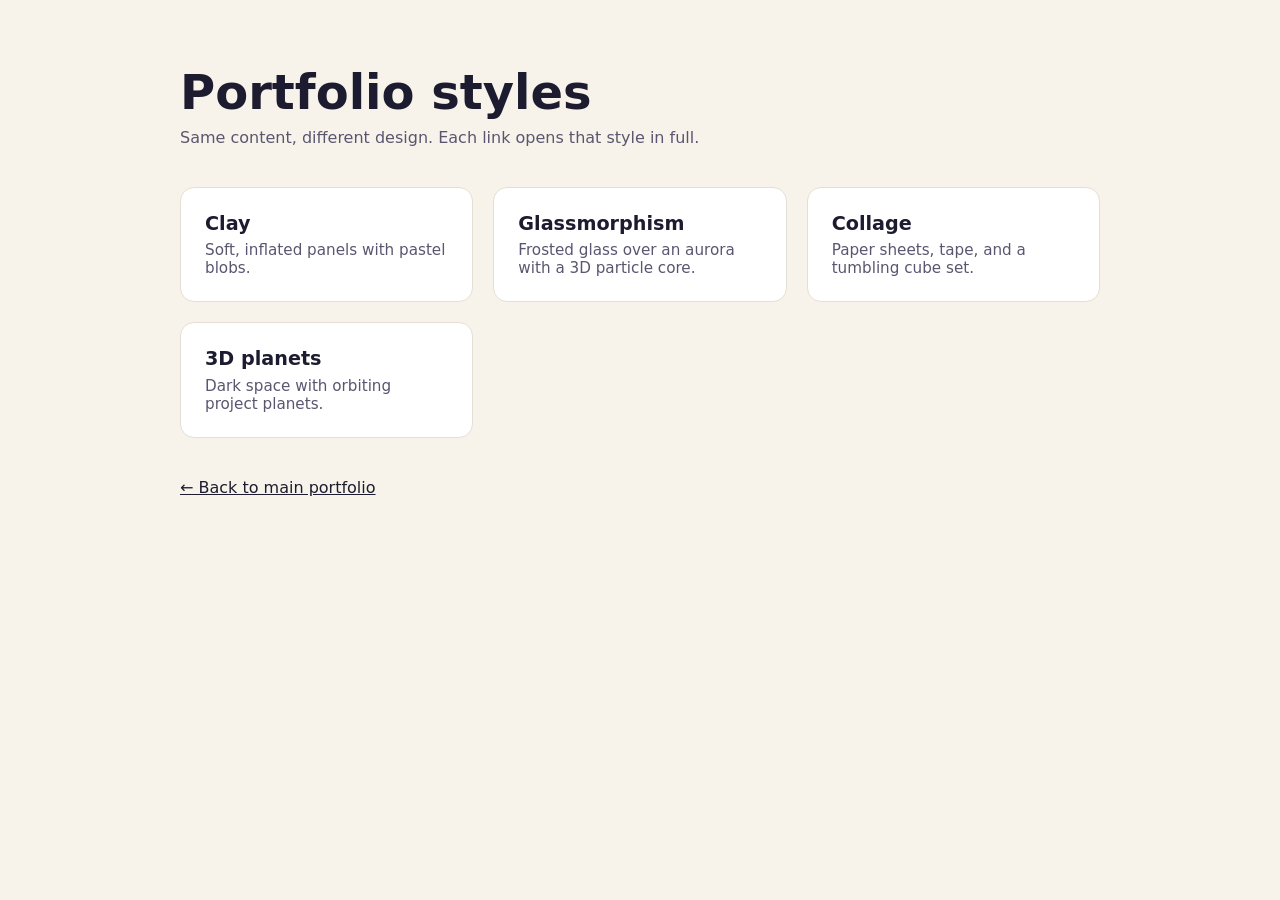
==== styles/index.html @ ba3ce3b9 "Add clay primary design and hosted style variants Root is the clay primary. styles/ hosts clay, glas" ====
<!doctype html>
<html lang="en">
  <head>
    <meta charset="UTF-8" />
    <meta name="viewport" content="width=device-width, initial-scale=1.0" />
    <title>Portfolio styles — Harsh Chaurasiya</title>
    <style>
      :root { --ink: #1d1b2f; --muted: #5a5670; --paper: #f7f3ea; --card: #fff; }
      * { box-sizing: border-box; }
      body { margin: 0; font-family: system-ui, sans-serif; background: var(--paper); color: var(--ink); }
      main { max-width: 960px; margin: 0 auto; padding: 4rem 1.25rem; }
      h1 { font-size: clamp(2rem, 5vw, 3rem); margin: 0 0 0.5rem; }
      p.lead { color: var(--muted); margin: 0 0 2.5rem; }
      .grid { display: grid; grid-template-columns: repeat(auto-fit, minmax(240px, 1fr)); gap: 1.25rem; }
      a.card { display: block; padding: 1.5rem; background: var(--card); border: 1px solid #e4dfd3; border-radius: 14px; color: inherit; text-decoration: none; transition: transform .2s, box-shadow .2s; }
      a.card:hover { transform: translateY(-3px); box-shadow: 0 10px 24px rgba(0,0,0,.08); }
      a.card h2 { margin: 0 0 0.4rem; font-size: 1.2rem; }
      a.card p { margin: 0; color: var(--muted); font-size: 0.95rem; }
      .back { display: inline-block; margin-top: 2.5rem; color: var(--ink); }
    </style>
  </head>
  <body>
    <main>
      <h1>Portfolio styles</h1>
      <p class="lead">Same content, different design. Each link opens that style in full.</p>
      <div class="grid">
        <a class="card" href="./clay/"><h2>Clay</h2><p>Soft, inflated panels with pastel blobs.</p></a>
        <a class="card" href="./glass/"><h2>Glassmorphism</h2><p>Frosted glass over an aurora with a 3D particle core.</p></a>
        <a class="card" href="./collage/"><h2>Collage</h2><p>Paper sheets, tape, and a tumbling cube set.</p></a>
        <a class="card" href="./planets/"><h2>3D planets</h2><p>Dark space with orbiting project planets.</p></a>
      </div>
      <a class="back" href="../">← Back to main portfolio</a>
    </main>
  </body>
</html>
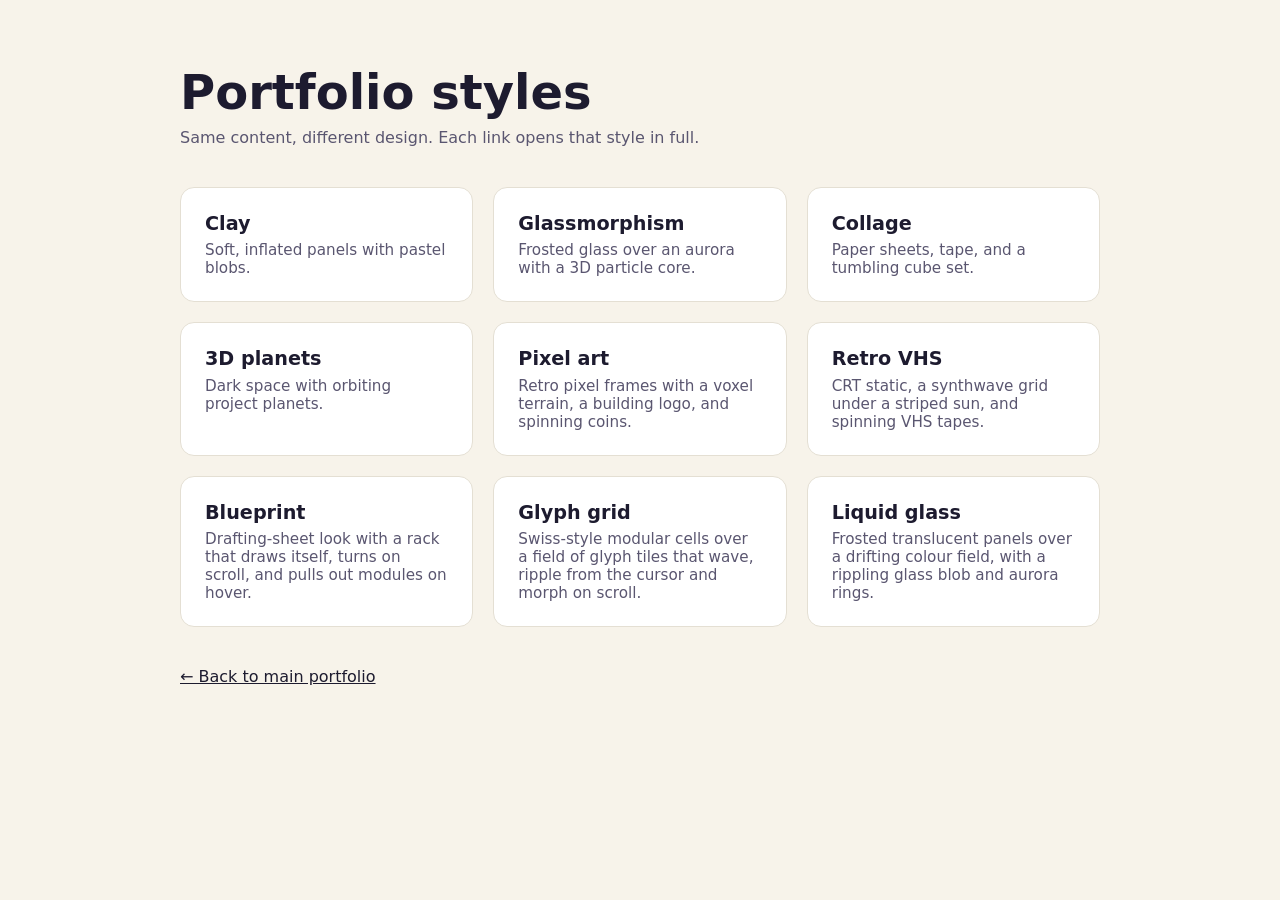
==== commit 8f982d3e: "multiple styles added for portfolio" ====
--- a/styles/index.html
+++ b/styles/index.html
@@ -28,6 +28,11 @@
         <a class="card" href="./glass/"><h2>Glassmorphism</h2><p>Frosted glass over an aurora with a 3D particle core.</p></a>
         <a class="card" href="./collage/"><h2>Collage</h2><p>Paper sheets, tape, and a tumbling cube set.</p></a>
         <a class="card" href="./planets/"><h2>3D planets</h2><p>Dark space with orbiting project planets.</p></a>
+        <a class="card" href="./pixel/"><h2>Pixel art</h2><p>Retro pixel frames with a voxel terrain, a building logo, and spinning coins.</p></a>
+        <a class="card" href="./retro-vhs/"><h2>Retro VHS</h2><p>CRT static, a synthwave grid under a striped sun, and spinning VHS tapes.</p></a>
+        <a class="card" href="./blueprint/"><h2>Blueprint</h2><p>Drafting-sheet look with a rack that draws itself, turns on scroll, and pulls out modules on hover.</p></a>
+        <a class="card" href="./glyph-grid/"><h2>Glyph grid</h2><p>Swiss-style modular cells over a field of glyph tiles that wave, ripple from the cursor and morph on scroll.</p></a>
+        <a class="card" href="./liquid-glass/"><h2>Liquid glass</h2><p>Frosted translucent panels over a drifting colour field, with a rippling glass blob and aurora rings.</p></a>
       </div>
       <a class="back" href="../">← Back to main portfolio</a>
     </main>
